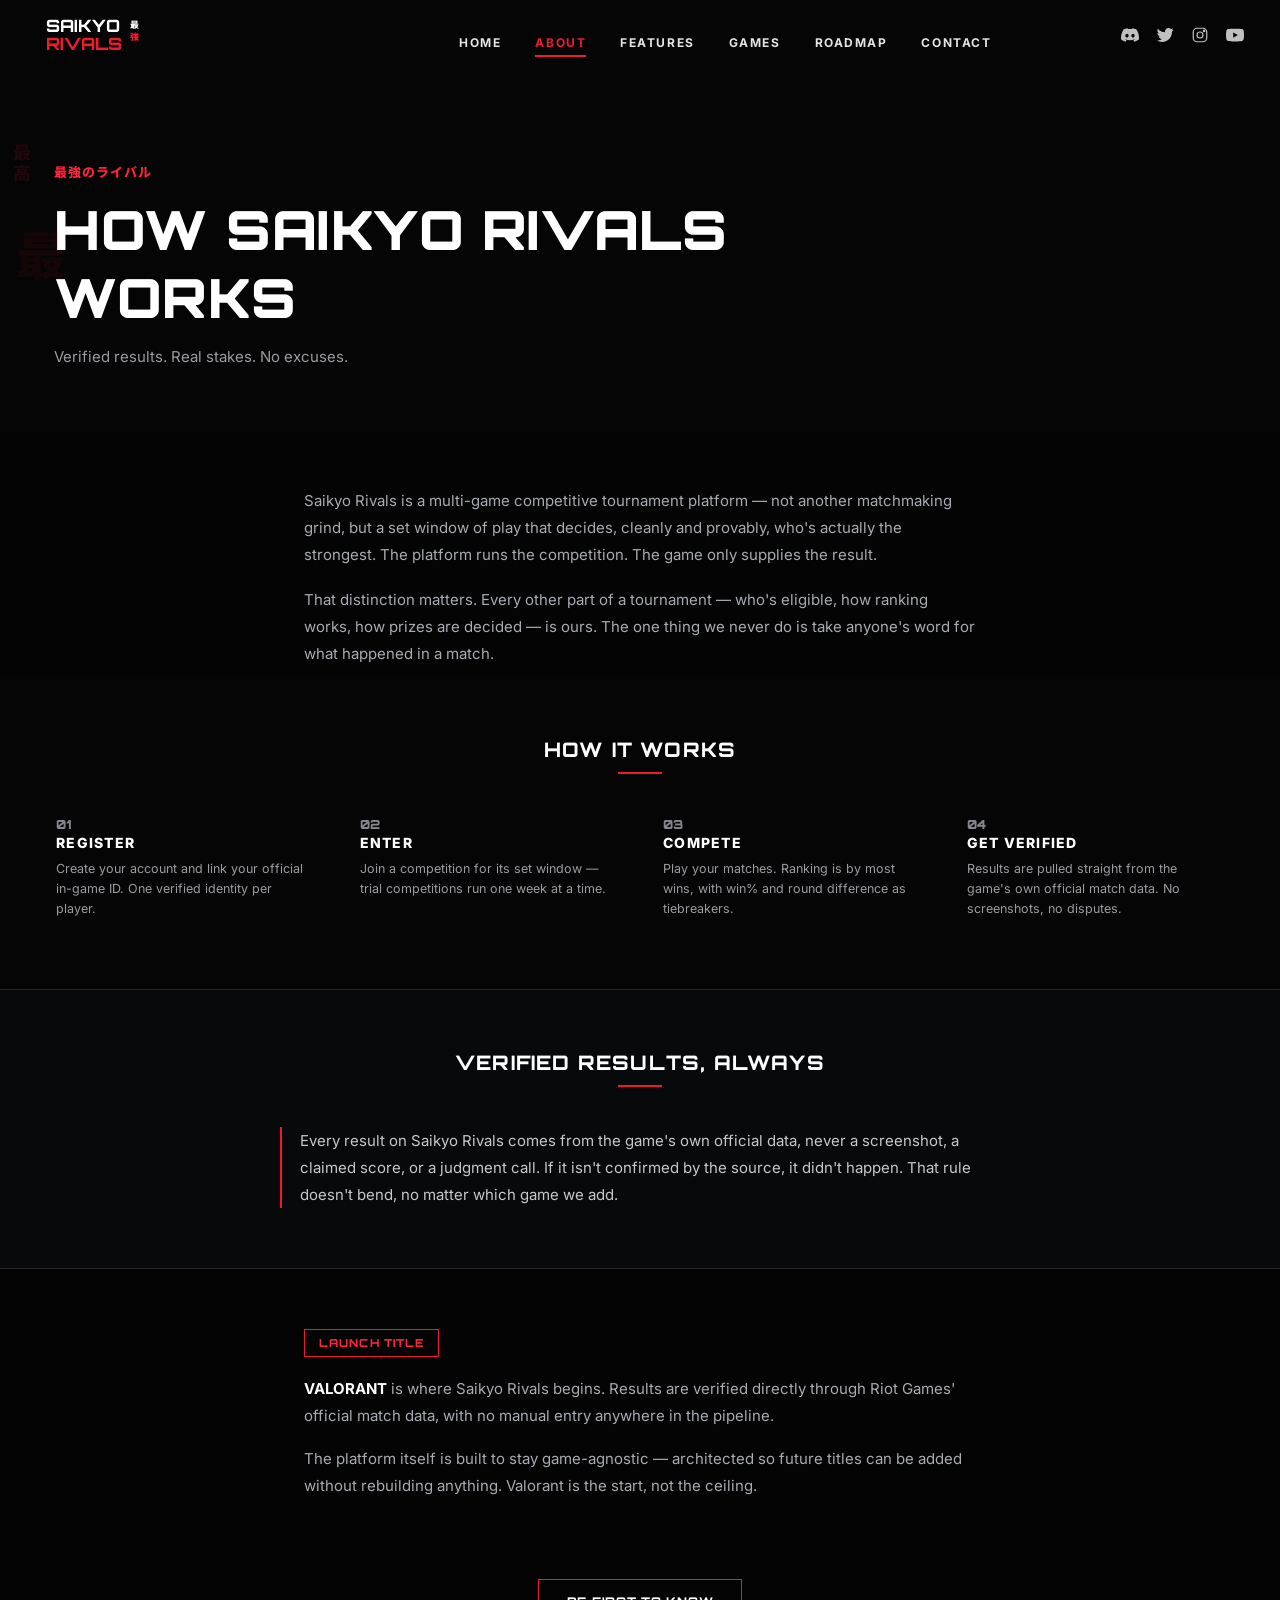
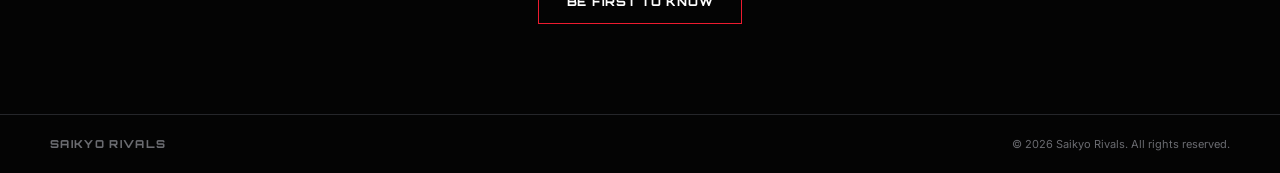
==== about.html @ 19279af3 "Add About page and site footer with copyright notice" ====
<!DOCTYPE html>
<html lang="en">
<head>
<meta charset="UTF-8">
<meta name="viewport" content="width=device-width,initial-scale=1.0">
<title>About — Saikyo Rivals</title>
<link rel="icon" href="/favicon.ico" sizes="any">
<link rel="icon" type="image/png" sizes="32x32" href="/favicon-32x32.png">
<link rel="icon" type="image/png" sizes="16x16" href="/favicon-16x16.png">
<link rel="apple-touch-icon" sizes="180x180" href="/apple-touch-icon.png">
<meta name="description" content="How Saikyo Rivals works: verified-results, skill-based tournaments launching with Valorant. Compete. Prove. Be the strongest.">
<link rel="canonical" href="https://saikyo-rivals.com/about.html">
<meta property="og:type" content="website"><meta property="og:title" content="About — Saikyo Rivals"><meta property="og:description" content="Verified results. Real stakes. No excuses."><meta property="og:image" content="https://saikyo-rivals.com/hero-bg.jpg"><meta property="og:url" content="https://saikyo-rivals.com/about.html">
<link rel="preconnect" href="https://fonts.googleapis.com"><link rel="preconnect" href="https://fonts.gstatic.com" crossorigin>
<link href="https://fonts.googleapis.com/css2?family=Inter:wght@400;500;600;700;800;900&family=Noto+Sans+JP:wght@700;900&family=Orbitron:wght@600;700;800;900&display=swap" rel="stylesheet">
<style>
:root{--bg:#040404;--panel:#050505;--white:#f5f5f5;--muted:#9b9ca2;--red:#ed1b2f;--red2:#ff2439;--line:#25262a}
*{box-sizing:border-box}html,body{margin:0;min-height:100%;background:var(--bg);color:var(--white)}body{font-family:Inter,system-ui,sans-serif;overflow-x:hidden}a{color:inherit;text-decoration:none}button,input{font:inherit}

.topbar{height:70px;display:grid;grid-template-columns:34% 66%;align-items:center;position:relative;z-index:20;background:#050505}.brand-mini{padding-left:46px;display:flex;align-items:flex-start;gap:8px;font-family:Orbitron,sans-serif;font-weight:800;line-height:.88;font-size:17px}.brand-mini .words{display:flex;flex-direction:column}.brand-mini .saikyo{color:#fff}.brand-mini .rivals{color:var(--red);margin-top:3px}.brand-mini .jp{font-family:'Noto Sans JP',sans-serif;font-size:9px;line-height:1.35;color:#fff}.brand-mini .jp span{display:block;color:var(--red)}
.nav-wrap{height:100%;display:flex;align-items:center;justify-content:space-between;padding:0 36px 0 24px}.nav{display:flex;gap:34px;align-items:center}.nav a{font-size:12px;font-weight:700;letter-spacing:.13em;text-transform:uppercase;color:#e4e4e6;padding:25px 0 10px;position:relative}.nav a.active{color:var(--red)}.nav a.active:after{content:"";position:absolute;left:0;right:0;bottom:3px;height:2px;background:var(--red)}.social{display:flex;gap:17px}.social a{color:#d5d5d8;opacity:.9;display:flex}.social a:hover{color:var(--red2);opacity:1}.social svg{width:18px;height:18px}
@media(max-width:980px){.topbar{grid-template-columns:1fr;height:66px}.brand-mini{padding-left:22px}.nav-wrap{display:none}}

.kicker{font-family:'Noto Sans JP';font-size:13px;letter-spacing:.08em;color:var(--red2);font-weight:800;margin:0 0 14px}

.about-hero{position:relative;overflow:hidden;background:#050505;padding:92px 54px 64px}
.about-hero .kanji-side{position:absolute;left:9px;top:20%;font-family:'Noto Sans JP';writing-mode:vertical-rl;color:rgba(227,27,46,.12);font-weight:900;font-size:18px;letter-spacing:.12em}
.about-hero .kanji-big{position:absolute;left:15px;top:40%;font-family:'Noto Sans JP';color:rgba(227,27,46,.07);font-size:52px;font-weight:900}
.page-title{font-family:Orbitron,sans-serif;font-weight:900;font-size:clamp(30px,5vw,54px);letter-spacing:.01em;margin:0 0 14px;color:#fff;max-width:760px}
.page-sub{font-size:15px;line-height:1.6;color:var(--muted);max-width:520px;margin:0}
@media(max-width:620px){.about-hero{padding:64px 24px 46px}.about-hero .kanji-side,.about-hero .kanji-big{display:none}}

.section-heading{font-family:Orbitron,sans-serif;font-weight:800;font-size:20px;letter-spacing:.06em;text-transform:uppercase;color:#fff;text-align:center;margin:0 0 10px}
.section-rule{width:44px;height:2px;background:var(--red);margin:0 auto 40px}

.content-block{max-width:720px;margin:0 auto;padding:54px 24px 10px}
.content-block p{font-size:15px;line-height:1.8;color:#a8abb3;margin:0 0 18px}
.content-block p:last-child{margin-bottom:0}

.steps{background:#050505;padding:60px 40px 70px;position:relative}
.steps-inner{max-width:1180px;margin:0 auto;display:grid;grid-template-columns:repeat(4,1fr);gap:34px}
.step{padding:0 6px}
.step-num{font-family:Orbitron,sans-serif;font-weight:900;font-size:32px;color:var(--red);margin:0 0 12px;opacity:.85}
.step h3{margin:0 0 8px;font-size:14px;font-weight:800;letter-spacing:.09em;text-transform:uppercase;color:#fff}
.step p{margin:0;font-size:12.5px;line-height:1.6;color:var(--muted)}
@media(max-width:820px){.steps{padding:44px 24px 56px}.steps-inner{grid-template-columns:1fr 1fr;row-gap:34px}}
@media(max-width:480px){.steps-inner{grid-template-columns:1fr}}

.doctrine{background:#08090b;padding:60px 24px;border-top:1px solid var(--line);border-bottom:1px solid var(--line)}
.doctrine-inner{max-width:720px;margin:0 auto;text-align:center}
.doctrine-inner p{font-size:15px;line-height:1.8;color:#c7c8cc;margin:0;border-left:2px solid var(--red);padding-left:18px;text-align:left}

.launch{max-width:720px;margin:0 auto;padding:60px 24px}
.launch-badge{display:inline-flex;align-items:center;gap:8px;border:1px solid var(--red);padding:6px 14px;font-family:Orbitron,sans-serif;font-size:11px;font-weight:800;letter-spacing:.1em;color:var(--red2);text-transform:uppercase;margin:0 0 18px}
.launch p{font-size:15px;line-height:1.8;color:#a8abb3;margin:0 0 16px}
.launch p:last-child{margin-bottom:0}

.cta{text-align:center;padding:20px 24px 90px}
.cta-btn{display:inline-block;height:45px;line-height:43px;padding:0 28px;background:transparent;color:#fff;border:1px solid var(--red);font-family:Orbitron,sans-serif;font-size:12px;font-weight:800;letter-spacing:.06em;cursor:pointer}
.cta-btn:hover{background:rgba(237,27,47,.13);box-shadow:0 0 18px rgba(237,27,47,.24)}

.site-footer{background:#040404;border-top:1px solid var(--line);padding:22px 40px}
.footer-inner{max-width:1180px;margin:0 auto;display:flex;justify-content:space-between;align-items:center;flex-wrap:wrap;gap:10px}
.footer-brand{font-family:Orbitron,sans-serif;font-weight:800;font-size:11px;letter-spacing:.12em;color:#6a6b70}
.footer-copy{font-size:11px;color:#6a6b70}
@media(max-width:480px){.footer-inner{flex-direction:column;text-align:center}}
</style>
</head>
<body>
<header class="topbar">
<a class="brand-mini" href="/" aria-label="Saikyo Rivals home"><span class="words"><span class="saikyo">SAIKYO</span><span class="rivals">RIVALS</span></span><span class="jp">最<span>強</span></span></a>
<div class="nav-wrap"><nav class="nav"><a href="/">Home</a><a class="active" href="/about.html">About</a><a href="/#features">Features</a><a href="/about.html#launch">Games</a><a href="#">Roadmap</a><a href="#">Contact</a></nav><div class="social"><a href="#" aria-label="Discord"><svg viewBox="0 0 24 24" fill="currentColor"><path d="M20.317 4.369a19.79 19.79 0 0 0-4.885-1.515.074.074 0 0 0-.079.037c-.21.375-.444.864-.608 1.25a18.27 18.27 0 0 0-5.487 0 12.64 12.64 0 0 0-.617-1.25.077.077 0 0 0-.079-.037A19.736 19.736 0 0 0 3.677 4.37a.07.07 0 0 0-.032.027C.533 9.045-.32 13.579.099 18.057a.082.082 0 0 0 .031.056 19.9 19.9 0 0 0 5.993 3.03.078.078 0 0 0 .084-.028c.462-.63.874-1.295 1.226-1.994a.076.076 0 0 0-.041-.106 13.1 13.1 0 0 1-1.872-.892.077.077 0 0 1-.008-.128c.126-.094.252-.192.372-.291a.074.074 0 0 1 .077-.01c3.928 1.793 8.18 1.793 12.061 0a.073.073 0 0 1 .078.01c.12.099.246.198.373.292a.077.077 0 0 1-.006.127 12.3 12.3 0 0 1-1.873.892.076.076 0 0 0-.04.107c.36.698.772 1.362 1.225 1.993a.076.076 0 0 0 .084.028 19.84 19.84 0 0 0 6.002-3.03.077.077 0 0 0 .032-.055c.5-5.177-.838-9.673-3.548-13.66a.06.06 0 0 0-.031-.028ZM8.02 15.331c-1.182 0-2.157-1.085-2.157-2.419 0-1.333.955-2.418 2.157-2.418 1.211 0 2.176 1.094 2.157 2.418 0 1.334-.955 2.419-2.157 2.419Zm7.974 0c-1.183 0-2.157-1.085-2.157-2.419 0-1.333.955-2.418 2.157-2.418 1.21 0 2.176 1.094 2.157 2.418 0 1.334-.946 2.419-2.157 2.419Z"/></svg></a><a href="https://x.com/saikyorivals" target="_blank" rel="noopener" aria-label="X"><svg viewBox="0 0 24 24" fill="currentColor"><path d="M23.643 4.937c-.835.37-1.732.62-2.675.733.962-.576 1.7-1.49 2.048-2.578-.9.534-1.897.922-2.958 1.13-.85-.904-2.06-1.47-3.4-1.47-2.572 0-4.658 2.086-4.658 4.66 0 .364.042.718.12 1.06-3.873-.195-7.304-2.05-9.602-4.868-.4.69-.63 1.49-.63 2.342 0 1.616.823 3.043 2.072 3.878-.764-.025-1.482-.234-2.11-.583v.06c0 2.257 1.605 4.14 3.737 4.568-.392.106-.803.162-1.227.162-.3 0-.593-.028-.877-.082.593 1.85 2.313 3.198 4.352 3.234-1.595 1.25-3.604 1.995-5.786 1.995-.376 0-.747-.022-1.112-.065 2.062 1.323 4.51 2.093 7.14 2.093 8.57 0 13.255-7.098 13.255-13.254 0-.2-.005-.402-.014-.602.91-.658 1.7-1.477 2.323-2.41z"/></svg></a><a href="https://instagram.com/saikyorivals" target="_blank" rel="noopener" aria-label="Instagram"><svg viewBox="0 0 24 24" fill="none" stroke="currentColor" stroke-width="1.6"><rect x="3" y="3" width="18" height="18" rx="5"/><circle cx="12" cy="12" r="4"/><circle cx="17.5" cy="6.5" r="1"/></svg></a><a href="#" aria-label="YouTube"><svg viewBox="0 0 24 24" fill="currentColor"><path d="M23.5 6.2a3 3 0 0 0-2.1-2.1C19.6 3.5 12 3.5 12 3.5s-7.6 0-9.4.6A3 3 0 0 0 .5 6.2 31.6 31.6 0 0 0 0 12a31.6 31.6 0 0 0 .5 5.8 3 3 0 0 0 2.1 2.1c1.8.6 9.4.6 9.4.6s7.6 0 9.4-.6a3 3 0 0 0 2.1-2.1A31.6 31.6 0 0 0 24 12a31.6 31.6 0 0 0-.5-5.8ZM9.6 15.5V8.5L15.8 12l-6.2 3.5Z"/></svg></a></div></div>
</header>

<section class="about-hero">
<div class="kanji-side">最高</div><div class="kanji-big">最</div>
<p class="kicker">最強のライバル</p>
<h1 class="page-title">HOW SAIKYO RIVALS WORKS</h1>
<p class="page-sub">Verified results. Real stakes. No excuses.</p>
</section>

<section class="content-block">
<p>Saikyo Rivals is a multi-game competitive tournament platform — not another matchmaking grind, but a set window of play that decides, cleanly and provably, who's actually the strongest. The platform runs the competition. The game only supplies the result.</p>
<p>That distinction matters. Every other part of a tournament — who's eligible, how ranking works, how prizes are decided — is ours. The one thing we never do is take anyone's word for what happened in a match.</p>
</section>

<section class="steps">
<h2 class="section-heading">How It Works</h2>
<div class="section-rule"></div>
<div class="steps-inner">
<div class="step">
<p class="step-num">01</p>
<h3>Register</h3>
<p>Create your account and link your official in-game ID. One verified identity per player.</p>
</div>
<div class="step">
<p class="step-num">02</p>
<h3>Enter</h3>
<p>Join a competition for its set window — trial competitions run one week at a time.</p>
</div>
<div class="step">
<p class="step-num">03</p>
<h3>Compete</h3>
<p>Play your matches. Ranking is by most wins, with win% and round difference as tiebreakers.</p>
</div>
<div class="step">
<p class="step-num">04</p>
<h3>Get Verified</h3>
<p>Results are pulled straight from the game's own official match data. No screenshots, no disputes.</p>
</div>
</div>
</section>

<section class="doctrine">
<div class="doctrine-inner">
<h2 class="section-heading">Verified Results, Always</h2>
<div class="section-rule"></div>
<p>Every result on Saikyo Rivals comes from the game's own official data, never a screenshot, a claimed score, or a judgment call. If it isn't confirmed by the source, it didn't happen. That rule doesn't bend, no matter which game we add.</p>
</div>
</section>

<section class="launch" id="launch">
<span class="launch-badge">Launch Title</span>
<p><strong style="color:#fff">VALORANT</strong> is where Saikyo Rivals begins. Results are verified directly through Riot Games' official match data, with no manual entry anywhere in the pipeline.</p>
<p>The platform itself is built to stay game-agnostic — architected so future titles can be added without rebuilding anything. Valorant is the start, not the ceiling.</p>
</section>

<section class="cta">
<a class="cta-btn" href="/#notifyForm">BE FIRST TO KNOW</a>
</section>

<footer class="site-footer">
<div class="footer-inner">
<span class="footer-brand">SAIKYO RIVALS</span>
<span class="footer-copy">© <span id="year">2026</span> Saikyo Rivals. All rights reserved.</span>
</div>
</footer>
<script>document.getElementById('year').textContent=new Date().getFullYear();</script>
</body>
</html>
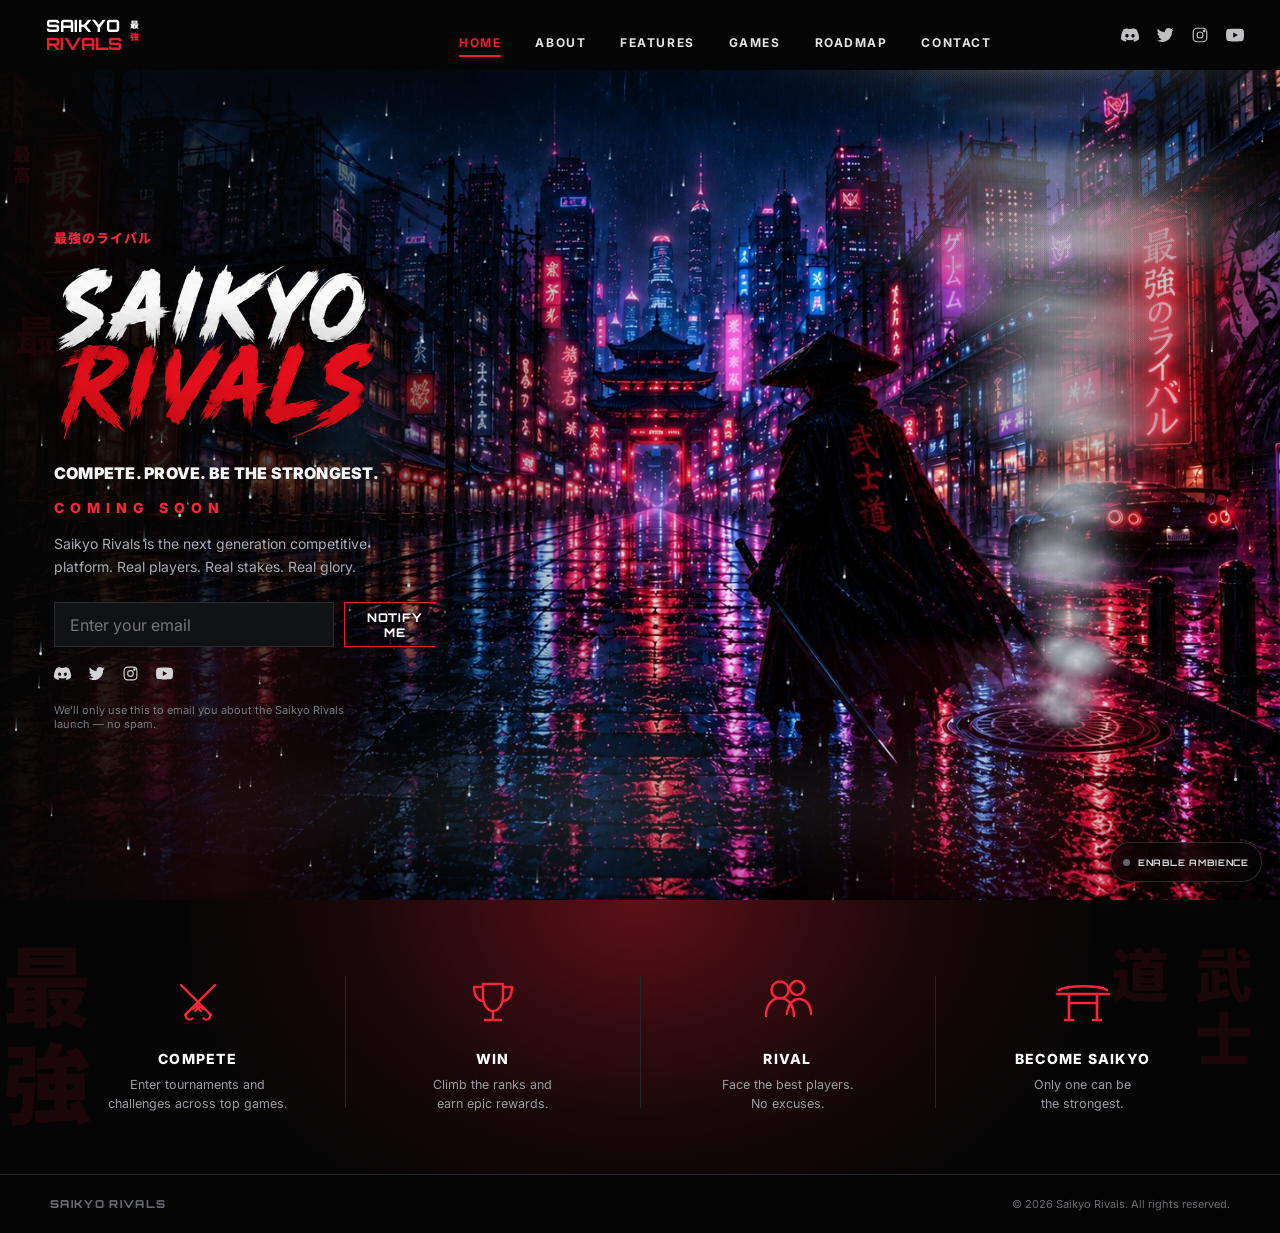
==== commit da866c1b: "Keep Coming Soon public website Home-only until launch" ====
--- a/about.html
+++ b/about.html
@@ -3,138 +3,11 @@
 <head>
 <meta charset="UTF-8">
 <meta name="viewport" content="width=device-width,initial-scale=1.0">
-<title>About — Saikyo Rivals</title>
-<link rel="icon" href="/favicon.ico" sizes="any">
-<link rel="icon" type="image/png" sizes="32x32" href="/favicon-32x32.png">
-<link rel="icon" type="image/png" sizes="16x16" href="/favicon-16x16.png">
-<link rel="apple-touch-icon" sizes="180x180" href="/apple-touch-icon.png">
-<meta name="description" content="How Saikyo Rivals works: verified-results, skill-based tournaments launching with Valorant. Compete. Prove. Be the strongest.">
-<link rel="canonical" href="https://saikyo-rivals.com/about.html">
-<meta property="og:type" content="website"><meta property="og:title" content="About — Saikyo Rivals"><meta property="og:description" content="Verified results. Real stakes. No excuses."><meta property="og:image" content="https://saikyo-rivals.com/hero-bg.jpg"><meta property="og:url" content="https://saikyo-rivals.com/about.html">
-<link rel="preconnect" href="https://fonts.googleapis.com"><link rel="preconnect" href="https://fonts.gstatic.com" crossorigin>
-<link href="https://fonts.googleapis.com/css2?family=Inter:wght@400;500;600;700;800;900&family=Noto+Sans+JP:wght@700;900&family=Orbitron:wght@600;700;800;900&display=swap" rel="stylesheet">
-<style>
-:root{--bg:#040404;--panel:#050505;--white:#f5f5f5;--muted:#9b9ca2;--red:#ed1b2f;--red2:#ff2439;--line:#25262a}
-*{box-sizing:border-box}html,body{margin:0;min-height:100%;background:var(--bg);color:var(--white)}body{font-family:Inter,system-ui,sans-serif;overflow-x:hidden}a{color:inherit;text-decoration:none}button,input{font:inherit}
-
-.topbar{height:70px;display:grid;grid-template-columns:34% 66%;align-items:center;position:relative;z-index:20;background:#050505}.brand-mini{padding-left:46px;display:flex;align-items:flex-start;gap:8px;font-family:Orbitron,sans-serif;font-weight:800;line-height:.88;font-size:17px}.brand-mini .words{display:flex;flex-direction:column}.brand-mini .saikyo{color:#fff}.brand-mini .rivals{color:var(--red);margin-top:3px}.brand-mini .jp{font-family:'Noto Sans JP',sans-serif;font-size:9px;line-height:1.35;color:#fff}.brand-mini .jp span{display:block;color:var(--red)}
-.nav-wrap{height:100%;display:flex;align-items:center;justify-content:space-between;padding:0 36px 0 24px}.nav{display:flex;gap:34px;align-items:center}.nav a{font-size:12px;font-weight:700;letter-spacing:.13em;text-transform:uppercase;color:#e4e4e6;padding:25px 0 10px;position:relative}.nav a.active{color:var(--red)}.nav a.active:after{content:"";position:absolute;left:0;right:0;bottom:3px;height:2px;background:var(--red)}.social{display:flex;gap:17px}.social a{color:#d5d5d8;opacity:.9;display:flex}.social a:hover{color:var(--red2);opacity:1}.social svg{width:18px;height:18px}
-@media(max-width:980px){.topbar{grid-template-columns:1fr;height:66px}.brand-mini{padding-left:22px}.nav-wrap{display:none}}
-
-.kicker{font-family:'Noto Sans JP';font-size:13px;letter-spacing:.08em;color:var(--red2);font-weight:800;margin:0 0 14px}
-
-.about-hero{position:relative;overflow:hidden;background:#050505;padding:92px 54px 64px}
-.about-hero .kanji-side{position:absolute;left:9px;top:20%;font-family:'Noto Sans JP';writing-mode:vertical-rl;color:rgba(227,27,46,.12);font-weight:900;font-size:18px;letter-spacing:.12em}
-.about-hero .kanji-big{position:absolute;left:15px;top:40%;font-family:'Noto Sans JP';color:rgba(227,27,46,.07);font-size:52px;font-weight:900}
-.page-title{font-family:Orbitron,sans-serif;font-weight:900;font-size:clamp(30px,5vw,54px);letter-spacing:.01em;margin:0 0 14px;color:#fff;max-width:760px}
-.page-sub{font-size:15px;line-height:1.6;color:var(--muted);max-width:520px;margin:0}
-@media(max-width:620px){.about-hero{padding:64px 24px 46px}.about-hero .kanji-side,.about-hero .kanji-big{display:none}}
-
-.section-heading{font-family:Orbitron,sans-serif;font-weight:800;font-size:20px;letter-spacing:.06em;text-transform:uppercase;color:#fff;text-align:center;margin:0 0 10px}
-.section-rule{width:44px;height:2px;background:var(--red);margin:0 auto 40px}
-
-.content-block{max-width:720px;margin:0 auto;padding:54px 24px 10px}
-.content-block p{font-size:15px;line-height:1.8;color:#a8abb3;margin:0 0 18px}
-.content-block p:last-child{margin-bottom:0}
-
-.steps{background:#050505;padding:60px 40px 70px;position:relative}
-.steps-inner{max-width:1180px;margin:0 auto;display:grid;grid-template-columns:repeat(4,1fr);gap:34px}
-.step{padding:0 6px}
-.step-num{font-family:Orbitron,sans-serif;font-weight:900;font-size:32px;color:var(--red);margin:0 0 12px;opacity:.85}
-.step h3{margin:0 0 8px;font-size:14px;font-weight:800;letter-spacing:.09em;text-transform:uppercase;color:#fff}
-.step p{margin:0;font-size:12.5px;line-height:1.6;color:var(--muted)}
-@media(max-width:820px){.steps{padding:44px 24px 56px}.steps-inner{grid-template-columns:1fr 1fr;row-gap:34px}}
-@media(max-width:480px){.steps-inner{grid-template-columns:1fr}}
-
-.doctrine{background:#08090b;padding:60px 24px;border-top:1px solid var(--line);border-bottom:1px solid var(--line)}
-.doctrine-inner{max-width:720px;margin:0 auto;text-align:center}
-.doctrine-inner p{font-size:15px;line-height:1.8;color:#c7c8cc;margin:0;border-left:2px solid var(--red);padding-left:18px;text-align:left}
-
-.launch{max-width:720px;margin:0 auto;padding:60px 24px}
-.launch-badge{display:inline-flex;align-items:center;gap:8px;border:1px solid var(--red);padding:6px 14px;font-family:Orbitron,sans-serif;font-size:11px;font-weight:800;letter-spacing:.1em;color:var(--red2);text-transform:uppercase;margin:0 0 18px}
-.launch p{font-size:15px;line-height:1.8;color:#a8abb3;margin:0 0 16px}
-.launch p:last-child{margin-bottom:0}
-
-.cta{text-align:center;padding:20px 24px 90px}
-.cta-btn{display:inline-block;height:45px;line-height:43px;padding:0 28px;background:transparent;color:#fff;border:1px solid var(--red);font-family:Orbitron,sans-serif;font-size:12px;font-weight:800;letter-spacing:.06em;cursor:pointer}
-.cta-btn:hover{background:rgba(237,27,47,.13);box-shadow:0 0 18px rgba(237,27,47,.24)}
-
-.site-footer{background:#040404;border-top:1px solid var(--line);padding:22px 40px}
-.footer-inner{max-width:1180px;margin:0 auto;display:flex;justify-content:space-between;align-items:center;flex-wrap:wrap;gap:10px}
-.footer-brand{font-family:Orbitron,sans-serif;font-weight:800;font-size:11px;letter-spacing:.12em;color:#6a6b70}
-.footer-copy{font-size:11px;color:#6a6b70}
-@media(max-width:480px){.footer-inner{flex-direction:column;text-align:center}}
-</style>
+<meta name="robots" content="noindex,nofollow">
+<meta http-equiv="refresh" content="0;url=https://saikyo-rivals.com/">
+<link rel="canonical" href="https://saikyo-rivals.com/">
+<title>Saikyo Rivals — Coming Soon</title>
+<script>location.replace("/");</script>
 </head>
-<body>
-<header class="topbar">
-<a class="brand-mini" href="/" aria-label="Saikyo Rivals home"><span class="words"><span class="saikyo">SAIKYO</span><span class="rivals">RIVALS</span></span><span class="jp">最<span>強</span></span></a>
-<div class="nav-wrap"><nav class="nav"><a href="/">Home</a><a class="active" href="/about.html">About</a><a href="/#features">Features</a><a href="/about.html#launch">Games</a><a href="#">Roadmap</a><a href="#">Contact</a></nav><div class="social"><a href="#" aria-label="Discord"><svg viewBox="0 0 24 24" fill="currentColor"><path d="M20.317 4.369a19.79 19.79 0 0 0-4.885-1.515.074.074 0 0 0-.079.037c-.21.375-.444.864-.608 1.25a18.27 18.27 0 0 0-5.487 0 12.64 12.64 0 0 0-.617-1.25.077.077 0 0 0-.079-.037A19.736 19.736 0 0 0 3.677 4.37a.07.07 0 0 0-.032.027C.533 9.045-.32 13.579.099 18.057a.082.082 0 0 0 .031.056 19.9 19.9 0 0 0 5.993 3.03.078.078 0 0 0 .084-.028c.462-.63.874-1.295 1.226-1.994a.076.076 0 0 0-.041-.106 13.1 13.1 0 0 1-1.872-.892.077.077 0 0 1-.008-.128c.126-.094.252-.192.372-.291a.074.074 0 0 1 .077-.01c3.928 1.793 8.18 1.793 12.061 0a.073.073 0 0 1 .078.01c.12.099.246.198.373.292a.077.077 0 0 1-.006.127 12.3 12.3 0 0 1-1.873.892.076.076 0 0 0-.04.107c.36.698.772 1.362 1.225 1.993a.076.076 0 0 0 .084.028 19.84 19.84 0 0 0 6.002-3.03.077.077 0 0 0 .032-.055c.5-5.177-.838-9.673-3.548-13.66a.06.06 0 0 0-.031-.028ZM8.02 15.331c-1.182 0-2.157-1.085-2.157-2.419 0-1.333.955-2.418 2.157-2.418 1.211 0 2.176 1.094 2.157 2.418 0 1.334-.955 2.419-2.157 2.419Zm7.974 0c-1.183 0-2.157-1.085-2.157-2.419 0-1.333.955-2.418 2.157-2.418 1.21 0 2.176 1.094 2.157 2.418 0 1.334-.946 2.419-2.157 2.419Z"/></svg></a><a href="https://x.com/saikyorivals" target="_blank" rel="noopener" aria-label="X"><svg viewBox="0 0 24 24" fill="currentColor"><path d="M23.643 4.937c-.835.37-1.732.62-2.675.733.962-.576 1.7-1.49 2.048-2.578-.9.534-1.897.922-2.958 1.13-.85-.904-2.06-1.47-3.4-1.47-2.572 0-4.658 2.086-4.658 4.66 0 .364.042.718.12 1.06-3.873-.195-7.304-2.05-9.602-4.868-.4.69-.63 1.49-.63 2.342 0 1.616.823 3.043 2.072 3.878-.764-.025-1.482-.234-2.11-.583v.06c0 2.257 1.605 4.14 3.737 4.568-.392.106-.803.162-1.227.162-.3 0-.593-.028-.877-.082.593 1.85 2.313 3.198 4.352 3.234-1.595 1.25-3.604 1.995-5.786 1.995-.376 0-.747-.022-1.112-.065 2.062 1.323 4.51 2.093 7.14 2.093 8.57 0 13.255-7.098 13.255-13.254 0-.2-.005-.402-.014-.602.91-.658 1.7-1.477 2.323-2.41z"/></svg></a><a href="https://instagram.com/saikyorivals" target="_blank" rel="noopener" aria-label="Instagram"><svg viewBox="0 0 24 24" fill="none" stroke="currentColor" stroke-width="1.6"><rect x="3" y="3" width="18" height="18" rx="5"/><circle cx="12" cy="12" r="4"/><circle cx="17.5" cy="6.5" r="1"/></svg></a><a href="#" aria-label="YouTube"><svg viewBox="0 0 24 24" fill="currentColor"><path d="M23.5 6.2a3 3 0 0 0-2.1-2.1C19.6 3.5 12 3.5 12 3.5s-7.6 0-9.4.6A3 3 0 0 0 .5 6.2 31.6 31.6 0 0 0 0 12a31.6 31.6 0 0 0 .5 5.8 3 3 0 0 0 2.1 2.1c1.8.6 9.4.6 9.4.6s7.6 0 9.4-.6a3 3 0 0 0 2.1-2.1A31.6 31.6 0 0 0 24 12a31.6 31.6 0 0 0-.5-5.8ZM9.6 15.5V8.5L15.8 12l-6.2 3.5Z"/></svg></a></div></div>
-</header>
-
-<section class="about-hero">
-<div class="kanji-side">最高</div><div class="kanji-big">最</div>
-<p class="kicker">最強のライバル</p>
-<h1 class="page-title">HOW SAIKYO RIVALS WORKS</h1>
-<p class="page-sub">Verified results. Real stakes. No excuses.</p>
-</section>
-
-<section class="content-block">
-<p>Saikyo Rivals is a multi-game competitive tournament platform — not another matchmaking grind, but a set window of play that decides, cleanly and provably, who's actually the strongest. The platform runs the competition. The game only supplies the result.</p>
-<p>That distinction matters. Every other part of a tournament — who's eligible, how ranking works, how prizes are decided — is ours. The one thing we never do is take anyone's word for what happened in a match.</p>
-</section>
-
-<section class="steps">
-<h2 class="section-heading">How It Works</h2>
-<div class="section-rule"></div>
-<div class="steps-inner">
-<div class="step">
-<p class="step-num">01</p>
-<h3>Register</h3>
-<p>Create your account and link your official in-game ID. One verified identity per player.</p>
-</div>
-<div class="step">
-<p class="step-num">02</p>
-<h3>Enter</h3>
-<p>Join a competition for its set window — trial competitions run one week at a time.</p>
-</div>
-<div class="step">
-<p class="step-num">03</p>
-<h3>Compete</h3>
-<p>Play your matches. Ranking is by most wins, with win% and round difference as tiebreakers.</p>
-</div>
-<div class="step">
-<p class="step-num">04</p>
-<h3>Get Verified</h3>
-<p>Results are pulled straight from the game's own official match data. No screenshots, no disputes.</p>
-</div>
-</div>
-</section>
-
-<section class="doctrine">
-<div class="doctrine-inner">
-<h2 class="section-heading">Verified Results, Always</h2>
-<div class="section-rule"></div>
-<p>Every result on Saikyo Rivals comes from the game's own official data, never a screenshot, a claimed score, or a judgment call. If it isn't confirmed by the source, it didn't happen. That rule doesn't bend, no matter which game we add.</p>
-</div>
-</section>
-
-<section class="launch" id="launch">
-<span class="launch-badge">Launch Title</span>
-<p><strong style="color:#fff">VALORANT</strong> is where Saikyo Rivals begins. Results are verified directly through Riot Games' official match data, with no manual entry anywhere in the pipeline.</p>
-<p>The platform itself is built to stay game-agnostic — architected so future titles can be added without rebuilding anything. Valorant is the start, not the ceiling.</p>
-</section>
-
-<section class="cta">
-<a class="cta-btn" href="/#notifyForm">BE FIRST TO KNOW</a>
-</section>
-
-<footer class="site-footer">
-<div class="footer-inner">
-<span class="footer-brand">SAIKYO RIVALS</span>
-<span class="footer-copy">© <span id="year">2026</span> Saikyo Rivals. All rights reserved.</span>
-</div>
-</footer>
-<script>document.getElementById('year').textContent=new Date().getFullYear();</script>
-</body>
+<body><p>The About page is unavailable until launch. <a href="/">Return to Saikyo Rivals</a>.</p></body>
 </html>
